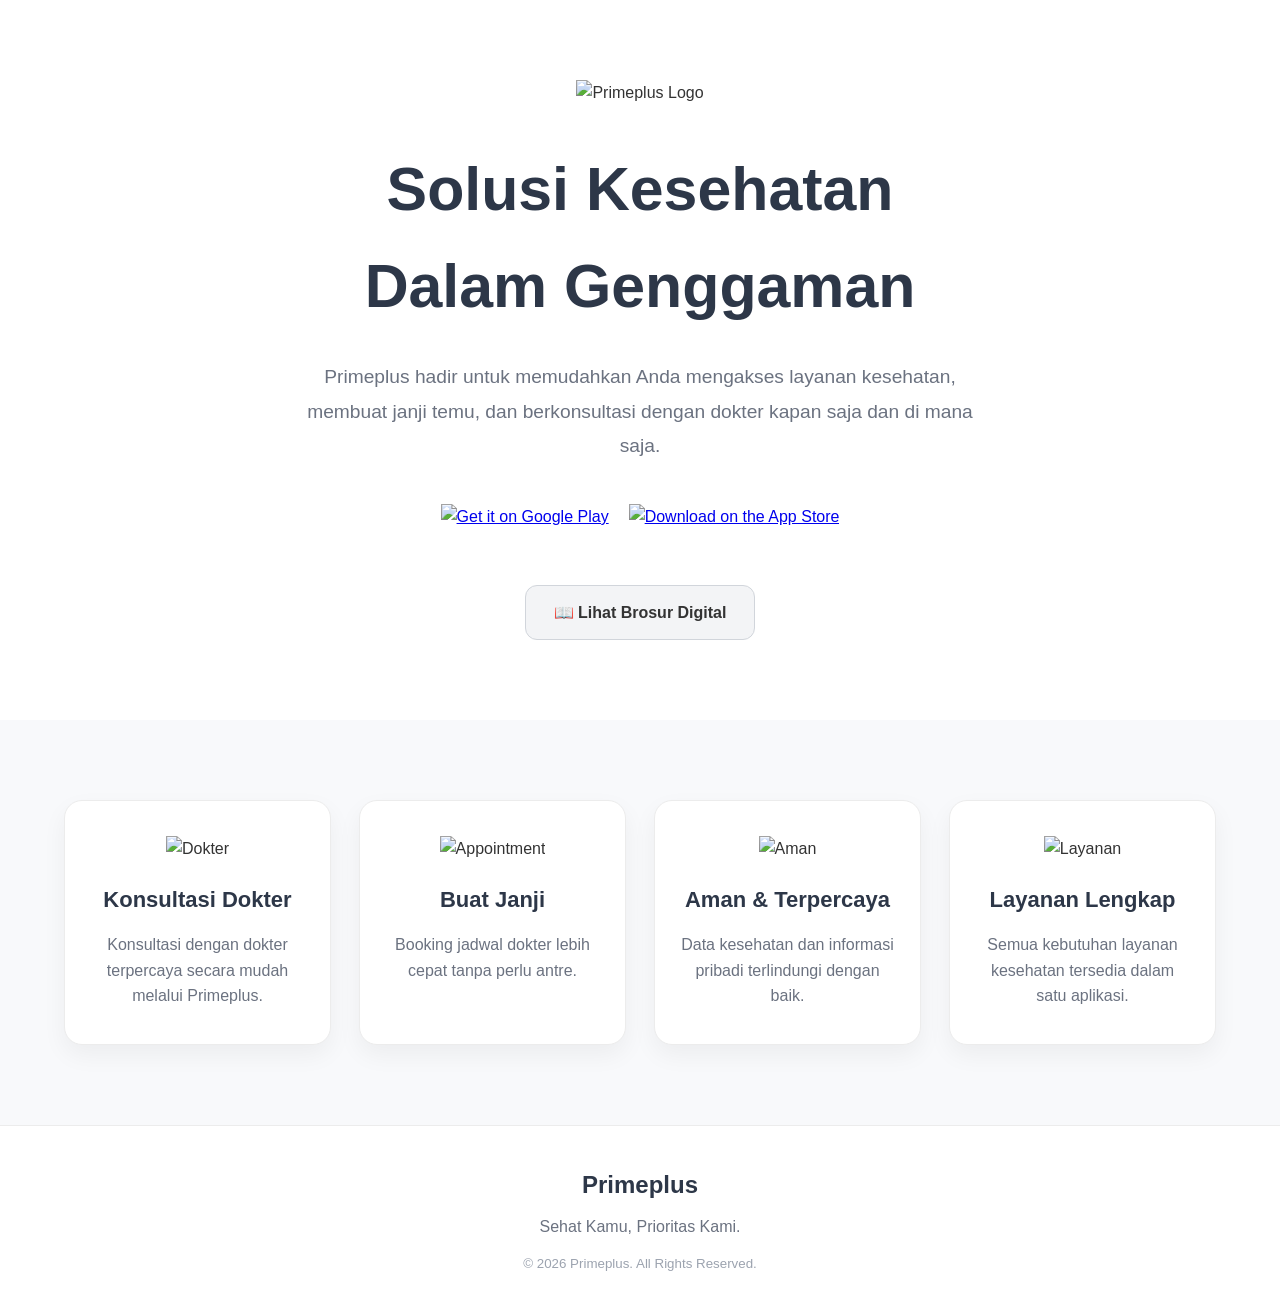
==== index.html @ d1c058e2 "Update index.html" ====
<!DOCTYPE html>
<html lang="id">

<head>
    <meta charset="UTF-8">
    <meta name="viewport" content="width=device-width, initial-scale=1.0">

    <title>Primeplus - Download App</title>

    <link rel="stylesheet" href="style.css">
</head>

<body>

    <!-- ================= HERO ================= -->

    <section class="hero">

        <div class="container">

            <img src="assets/logo-primeplus.png"
                alt="Primeplus Logo"
                class="logo">

            <h1>
                Solusi Kesehatan
                <br>
                Dalam Genggaman
            </h1>

            <p>
                Primeplus hadir untuk memudahkan Anda mengakses layanan kesehatan,
                membuat janji temu, dan berkonsultasi dengan dokter kapan saja
                dan di mana saja.
            </p>

            <div class="download">

    <a id="playBtn" href="#" target="_blank">
        <img src="assets/google-play.png"
             alt="Get it on Google Play">
    </a>

    <a id="iosBtn" href="#" target="_blank">
        <img src="assets/app-store.svg"
             alt="Download on the App Store">
    </a>

</div>

            <div id="info"></div>

            <div class="brosur">

                <a href="flipbook.html" class="btn-brosur">

                    📖 Lihat Brosur Digital

                </a>

            </div>

        </div>

    </section>

    <!-- ================= FEATURES ================= -->

    <section class="features">

        <div class="container">

            <div class="cards">

                <div class="card">

                    <img src="assets/icon-dokter.png"
                        alt="Dokter">

                    <h3>Konsultasi Dokter</h3>

                    <p>
                        Konsultasi dengan dokter terpercaya secara mudah
                        melalui Primeplus.
                    </p>

                </div>

                <div class="card">

                    <img src="assets/icon-calendar.png"
                        alt="Appointment">

                    <h3>Buat Janji</h3>

                    <p>
                        Booking jadwal dokter lebih cepat
                        tanpa perlu antre.
                    </p>

                </div>

                <div class="card">

                    <img src="assets/icon-shield.png"
                        alt="Aman">

                    <h3>Aman & Terpercaya</h3>

                    <p>
                        Data kesehatan dan informasi pribadi
                        terlindungi dengan baik.
                    </p>

                </div>

                <div class="card">

                    <img src="assets/icon-heart.png"
                        alt="Layanan">

                    <h3>Layanan Lengkap</h3>

                    <p>
                        Semua kebutuhan layanan kesehatan
                        tersedia dalam satu aplikasi.
                    </p>

                </div>

            </div>

        </div>

    </section>

    <!-- ================= FOOTER ================= -->

    <footer>

        <div class="container">

            <h2>Primeplus</h2>

            <p>
                Sehat Kamu, Prioritas Kami.
            </p>

            <small>
                © 2026 Primeplus. All Rights Reserved.
            </small>

        </div>

    </footer>

    <script src="script.js"></script>

</body>

</html>
---- style.css ----
/* ===========================
   RESET
=========================== */

*{
    margin:0;
    padding:0;
    box-sizing:border-box;
}

html{
    scroll-behavior:smooth;
}

body{
    font-family:"Segoe UI",Arial,sans-serif;
    background:#ffffff;
    color:#333;
    line-height:1.6;
}

/* ===========================
   CONTAINER
=========================== */

.container{
    width:90%;
    max-width:1200px;
    margin:auto;
}

/* ===========================
   HERO
=========================== */

.hero{
    padding:80px 0;
    text-align:center;
    background:#ffffff;
}

.logo{
    width:100%;
    max-width:300px;
    height:auto;
    margin-bottom:35px;
}

.hero h1{

    font-size:clamp(2.2rem,5vw,3.8rem);

    font-weight:700;

    color:#2d3748;

    margin-bottom:25px;

}

.hero p{

    max-width:700px;

    margin:auto;

    color:#6b7280;

    font-size:clamp(1rem,2vw,1.2rem);

    line-height:1.8;

}

/* ===========================
   DOWNLOAD BUTTON
=========================== */

.download{

    margin-top:40px;

    display:flex;

    justify-content:center;

    align-items:center;

    gap:20px;

    flex-wrap:wrap;

}

.download a{

    display:inline-flex;

}

.download img{

    height:56px;

    width:auto;

    transition:.25s;

}

.download img:hover{

    transform:translateY(-4px);

}

/* ===========================
   BROSUR
=========================== */

.brosur{

    margin-top:25px;

}

.btn-brosur{

    display:inline-block;

    padding:14px 28px;

    background:#f3f4f6;

    color:#333;

    border-radius:12px;

    border:1px solid #d1d5db;

    text-decoration:none;

    font-weight:600;

    transition:.3s;

}

.btn-brosur:hover{

    background:#e5e7eb;

    transform:translateY(-2px);

}

/* ===========================
   FEATURES
=========================== */

.features{

    background:#f8f9fb;

    padding:80px 0;

}

.cards{

    display:grid;

    grid-template-columns:
    repeat(auto-fit,minmax(240px,1fr));

    gap:28px;

}

.card{

    background:#ffffff;

    border-radius:18px;

    padding:35px 25px;

    text-align:center;

    border:1px solid #ececec;

    transition:.3s;

    box-shadow:0 10px 25px rgba(0,0,0,.05);

}

.card:hover{

    transform:translateY(-6px);

    box-shadow:0 15px 35px rgba(0,0,0,.08);

}

.card img{

    width:70px;

    height:70px;

    object-fit:contain;

    margin-bottom:20px;

}

.card h3{

    font-size:22px;

    color:#2d3748;

    margin-bottom:15px;

}

.card p{

    color:#6b7280;

    font-size:16px;

}

/* ===========================
   FOOTER
=========================== */

footer{

    background:#ffffff;

    border-top:1px solid #ececec;

    padding:40px 20px;

    text-align:center;

}

footer h2{

    color:#2d3748;

    margin-bottom:10px;

}

footer p{

    color:#6b7280;

    margin-bottom:10px;

}

footer small{

    color:#9ca3af;

}

/* ===========================
   RESPONSIVE
=========================== */

@media(max-width:992px){

.hero{

padding:70px 0;

}

.logo{

max-width:260px;

}

}

@media(max-width:768px){

.hero{

padding:60px 0;

}

.logo{

max-width:220px;

}

.download{

flex-direction:column;

gap:15px;

}

.download img{

height:52px;

}

.features{

padding:60px 0;

}

.card{

padding:30px 20px;

}

.hero h1{

line-height:1.2;

}

}

@media(max-width:480px){

.hero{

padding:50px 0;

}

.download img{

height:48px;

}

.card img{

width:60px;

height:60px;

}

.card h3{

font-size:20px;

}

.hero p{

font-size:16px;

}

}
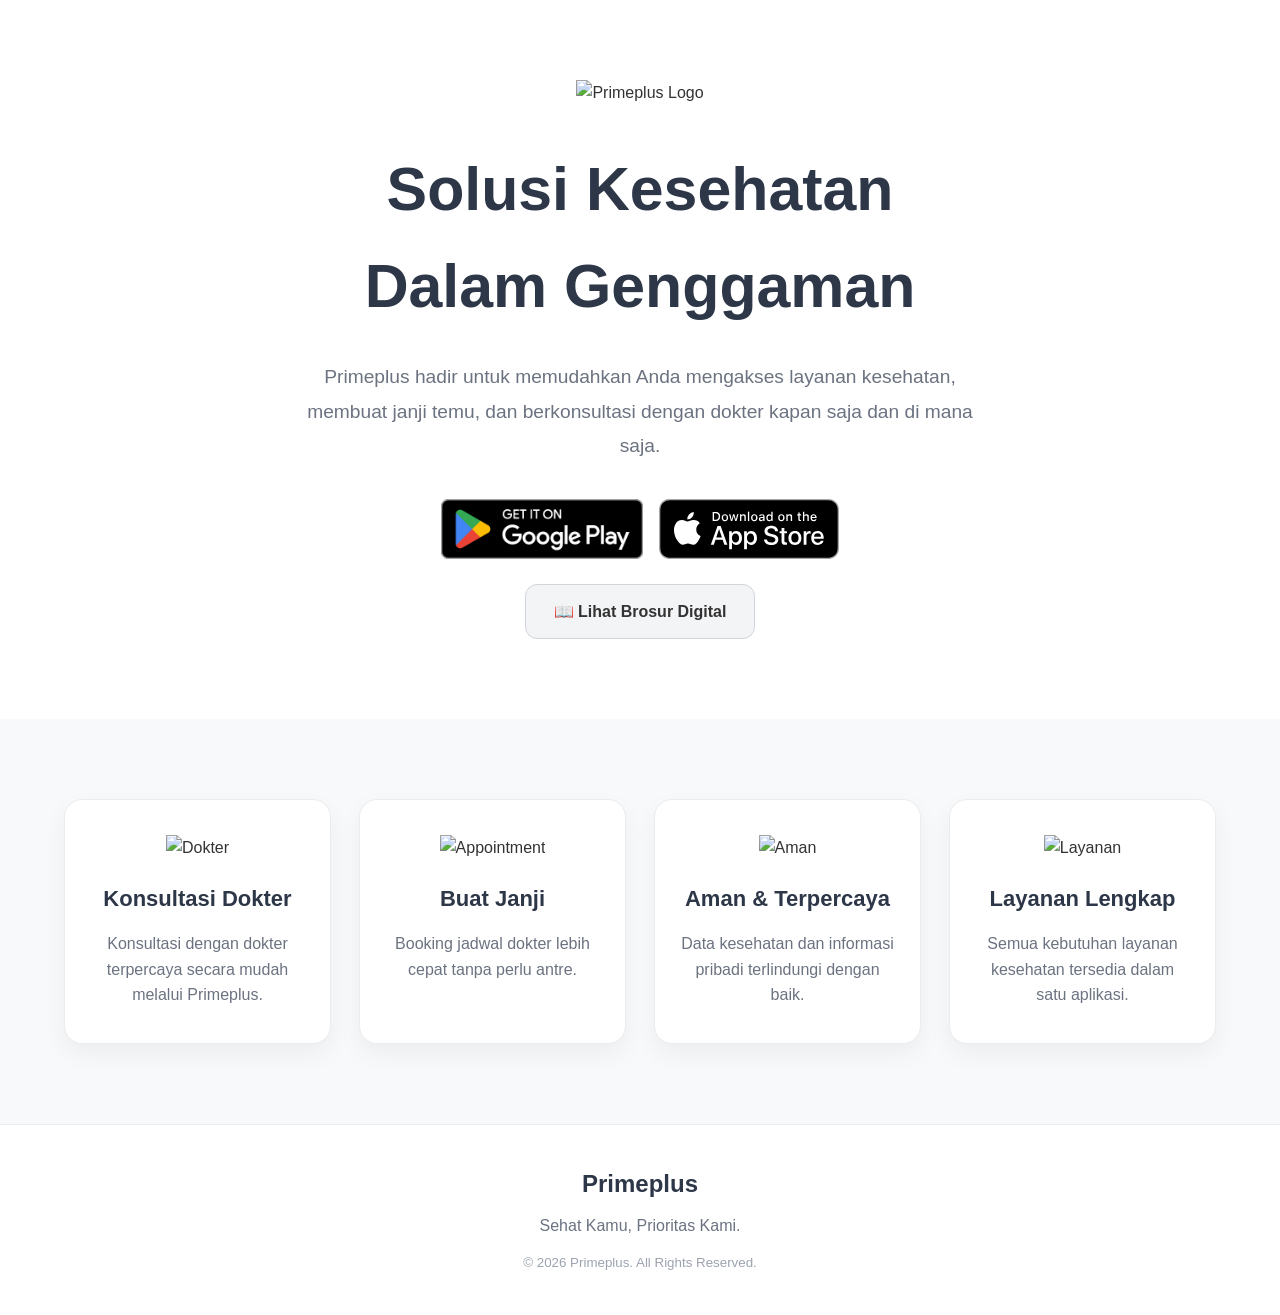
==== commit 5c161afb: "Update index.html" ====
--- a/index.html
+++ b/index.html
@@ -18,7 +18,7 @@
 
         <div class="container">
 
-            <img src="assets/logo-primeplus.png"
+            <img src="logo-primeplus.png"
                 alt="Primeplus Logo"
                 class="logo">
 
@@ -37,12 +37,12 @@
             <div class="download">
 
     <a id="playBtn" href="#" target="_blank">
-        <img src="assets/google-play.png"
+        <img src="google-play.png"
              alt="Get it on Google Play">
     </a>
 
     <a id="iosBtn" href="#" target="_blank">
-        <img src="assets/app-store.svg"
+        <img src="app-store.svg"
              alt="Download on the App Store">
     </a>
 
--- a/style.css
+++ b/style.css
@@ -77,41 +77,28 @@
 =========================== */
 
 .download{
-
-    margin-top:40px;
-
     display:flex;
-
     justify-content:center;
-
     align-items:center;
-
-    gap:20px;
-
+    gap:16px;
     flex-wrap:wrap;
-
+    margin-top:35px;
 }
 
 .download a{
-
-    display:inline-flex;
-
+    display:flex;
+    align-items:center;
 }
 
 .download img{
-
-    height:56px;
-
+    height:60px;
     width:auto;
-
-    transition:.25s;
-
+    display:block;
+    transition:.25s ease;
 }
 
 .download img:hover{
-
-    transform:translateY(-4px);
-
+    transform:translateY(-3px);
 }
 
 /* ===========================
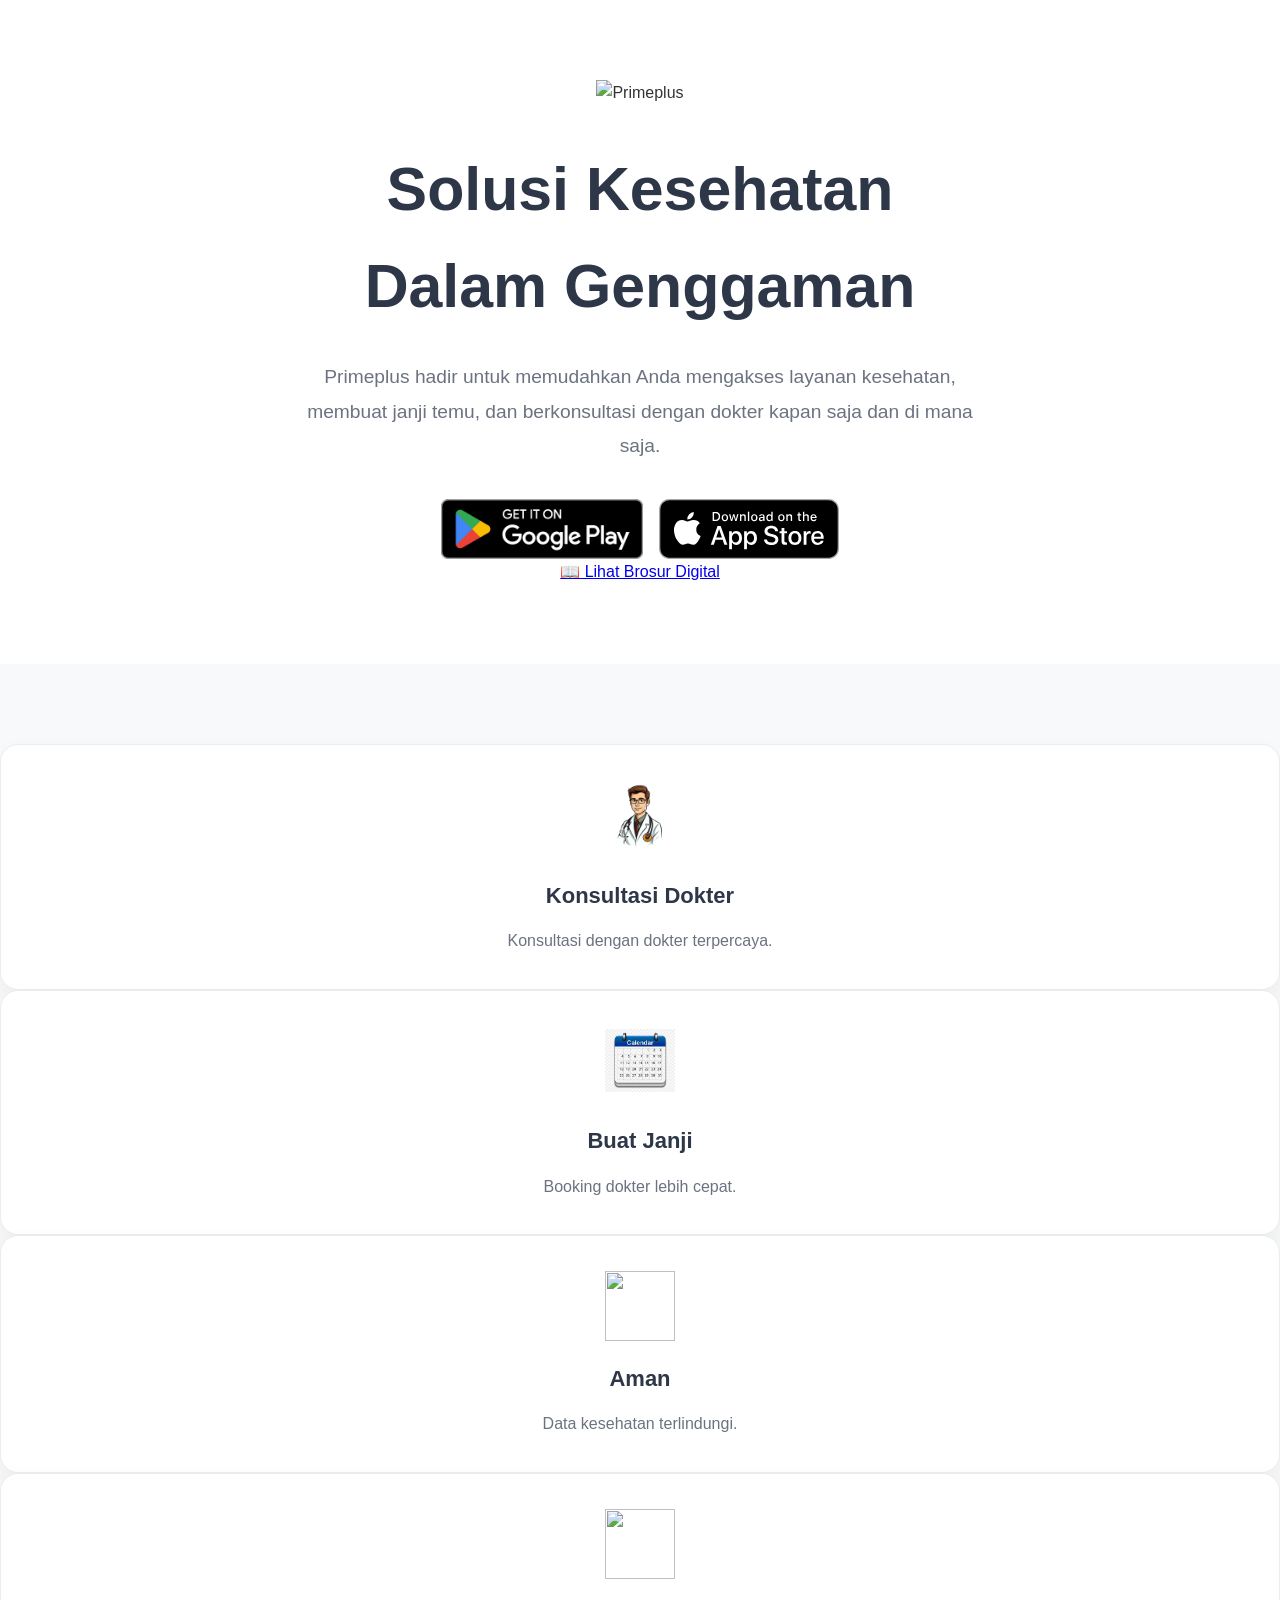
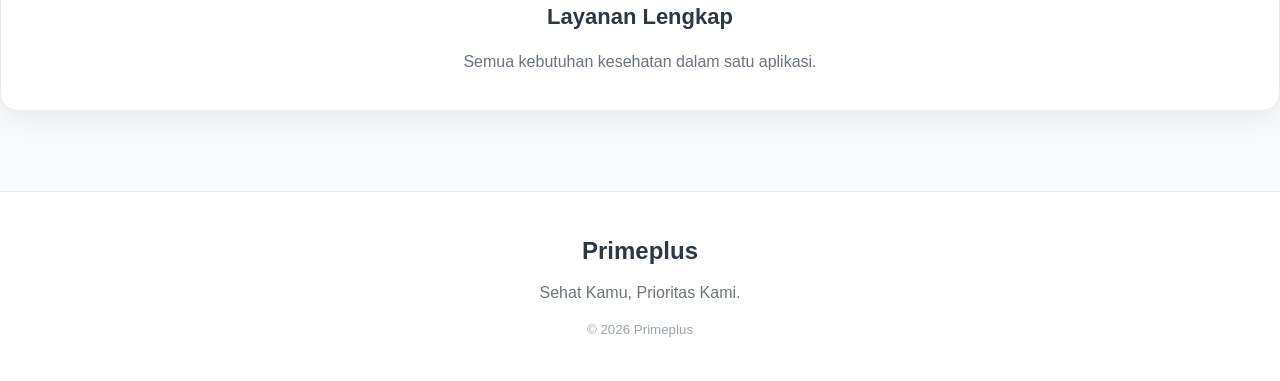
==== commit 1f79e262: "Update index.html" ====
--- a/index.html
+++ b/index.html
@@ -1,161 +1,116 @@
 <!DOCTYPE html>
 <html lang="id">
+<head>
 
-<head>
-    <meta charset="UTF-8">
-    <meta name="viewport" content="width=device-width, initial-scale=1.0">
+<meta charset="UTF-8">
+<meta name="viewport" content="width=device-width, initial-scale=1.0">
 
-    <title>Primeplus - Download App</title>
+<title>Primeplus</title>
 
-    <link rel="stylesheet" href="style.css">
+<link rel="stylesheet" href="style.css">
+
 </head>
 
 <body>
 
-    <!-- ================= HERO ================= -->
+<section class="hero">
 
-    <section class="hero">
+<img src="logo-primeplus.png" class="logo" alt="Primeplus">
 
-        <div class="container">
+<h1>Solusi Kesehatan<br>Dalam Genggaman</h1>
 
-            <img src="logo-primeplus.png"
-                alt="Primeplus Logo"
-                class="logo">
+<p>
+Primeplus hadir untuk memudahkan Anda mengakses layanan kesehatan,
+membuat janji temu, dan berkonsultasi dengan dokter kapan saja
+dan di mana saja.
+</p>
 
-            <h1>
-                Solusi Kesehatan
-                <br>
-                Dalam Genggaman
-            </h1>
+<div class="download">
 
-            <p>
-                Primeplus hadir untuk memudahkan Anda mengakses layanan kesehatan,
-                membuat janji temu, dan berkonsultasi dengan dokter kapan saja
-                dan di mana saja.
-            </p>
+<a id="playBtn">
+<img src="google-play.png" alt="Google Play">
+</a>
 
-            <div class="download">
-
-    <a id="playBtn" href="#" target="_blank">
-        <img src="google-play.png"
-             alt="Get it on Google Play">
-    </a>
-
-    <a id="iosBtn" href="#" target="_blank">
-        <img src="app-store.svg"
-             alt="Download on the App Store">
-    </a>
+<a id="iosBtn">
+<img src="app-store.svg" alt="App Store">
+</a>
 
 </div>
 
-            <div id="info"></div>
+<div id="info"></div>
 
-            <div class="brosur">
+<a href="brosur.html" class="btn">
+📖 Lihat Brosur Digital
+</a>
 
-                <a href="flipbook.html" class="btn-brosur">
+</section>
 
-                    📖 Lihat Brosur Digital
 
-                </a>
+<section class="features">
 
-            </div>
+<div class="card">
 
-        </div>
+<img src="icon-dokter.png">
 
-    </section>
+<h3>Konsultasi Dokter</h3>
 
-    <!-- ================= FEATURES ================= -->
+<p>
+Konsultasi dengan dokter terpercaya.
+</p>
 
-    <section class="features">
+</div>
 
-        <div class="container">
+<div class="card">
 
-            <div class="cards">
+<img src="icon-calendar.jpeg">
 
-                <div class="card">
+<h3>Buat Janji</h3>
 
-                    <img src="assets/icon-dokter.png"
-                        alt="Dokter">
+<p>
+Booking dokter lebih cepat.
+</p>
 
-                    <h3>Konsultasi Dokter</h3>
+</div>
 
-                    <p>
-                        Konsultasi dengan dokter terpercaya secara mudah
-                        melalui Primeplus.
-                    </p>
+<div class="card">
 
-                </div>
+<img src="icon-shield.png">
 
-                <div class="card">
+<h3>Aman</h3>
 
-                    <img src="assets/icon-calendar.png"
-                        alt="Appointment">
+<p>
+Data kesehatan terlindungi.
+</p>
 
-                    <h3>Buat Janji</h3>
+</div>
 
-                    <p>
-                        Booking jadwal dokter lebih cepat
-                        tanpa perlu antre.
-                    </p>
+<div class="card">
 
-                </div>
+<img src="icon-heart.png">
 
-                <div class="card">
+<h3>Layanan Lengkap</h3>
 
-                    <img src="assets/icon-shield.png"
-                        alt="Aman">
+<p>
+Semua kebutuhan kesehatan dalam satu aplikasi.
+</p>
 
-                    <h3>Aman & Terpercaya</h3>
+</div>
 
-                    <p>
-                        Data kesehatan dan informasi pribadi
-                        terlindungi dengan baik.
-                    </p>
+</section>
 
-                </div>
+<footer>
 
-                <div class="card">
+<h2>Primeplus</h2>
 
-                    <img src="assets/icon-heart.png"
-                        alt="Layanan">
+<p>Sehat Kamu, Prioritas Kami.</p>
 
-                    <h3>Layanan Lengkap</h3>
+<small>
+© 2026 Primeplus
+</small>
 
-                    <p>
-                        Semua kebutuhan layanan kesehatan
-                        tersedia dalam satu aplikasi.
-                    </p>
+</footer>
 
-                </div>
-
-            </div>
-
-        </div>
-
-    </section>
-
-    <!-- ================= FOOTER ================= -->
-
-    <footer>
-
-        <div class="container">
-
-            <h2>Primeplus</h2>
-
-            <p>
-                Sehat Kamu, Prioritas Kami.
-            </p>
-
-            <small>
-                © 2026 Primeplus. All Rights Reserved.
-            </small>
-
-        </div>
-
-    </footer>
-
-    <script src="script.js"></script>
+<script src="script.js"></script>
 
 </body>
-
 </html>
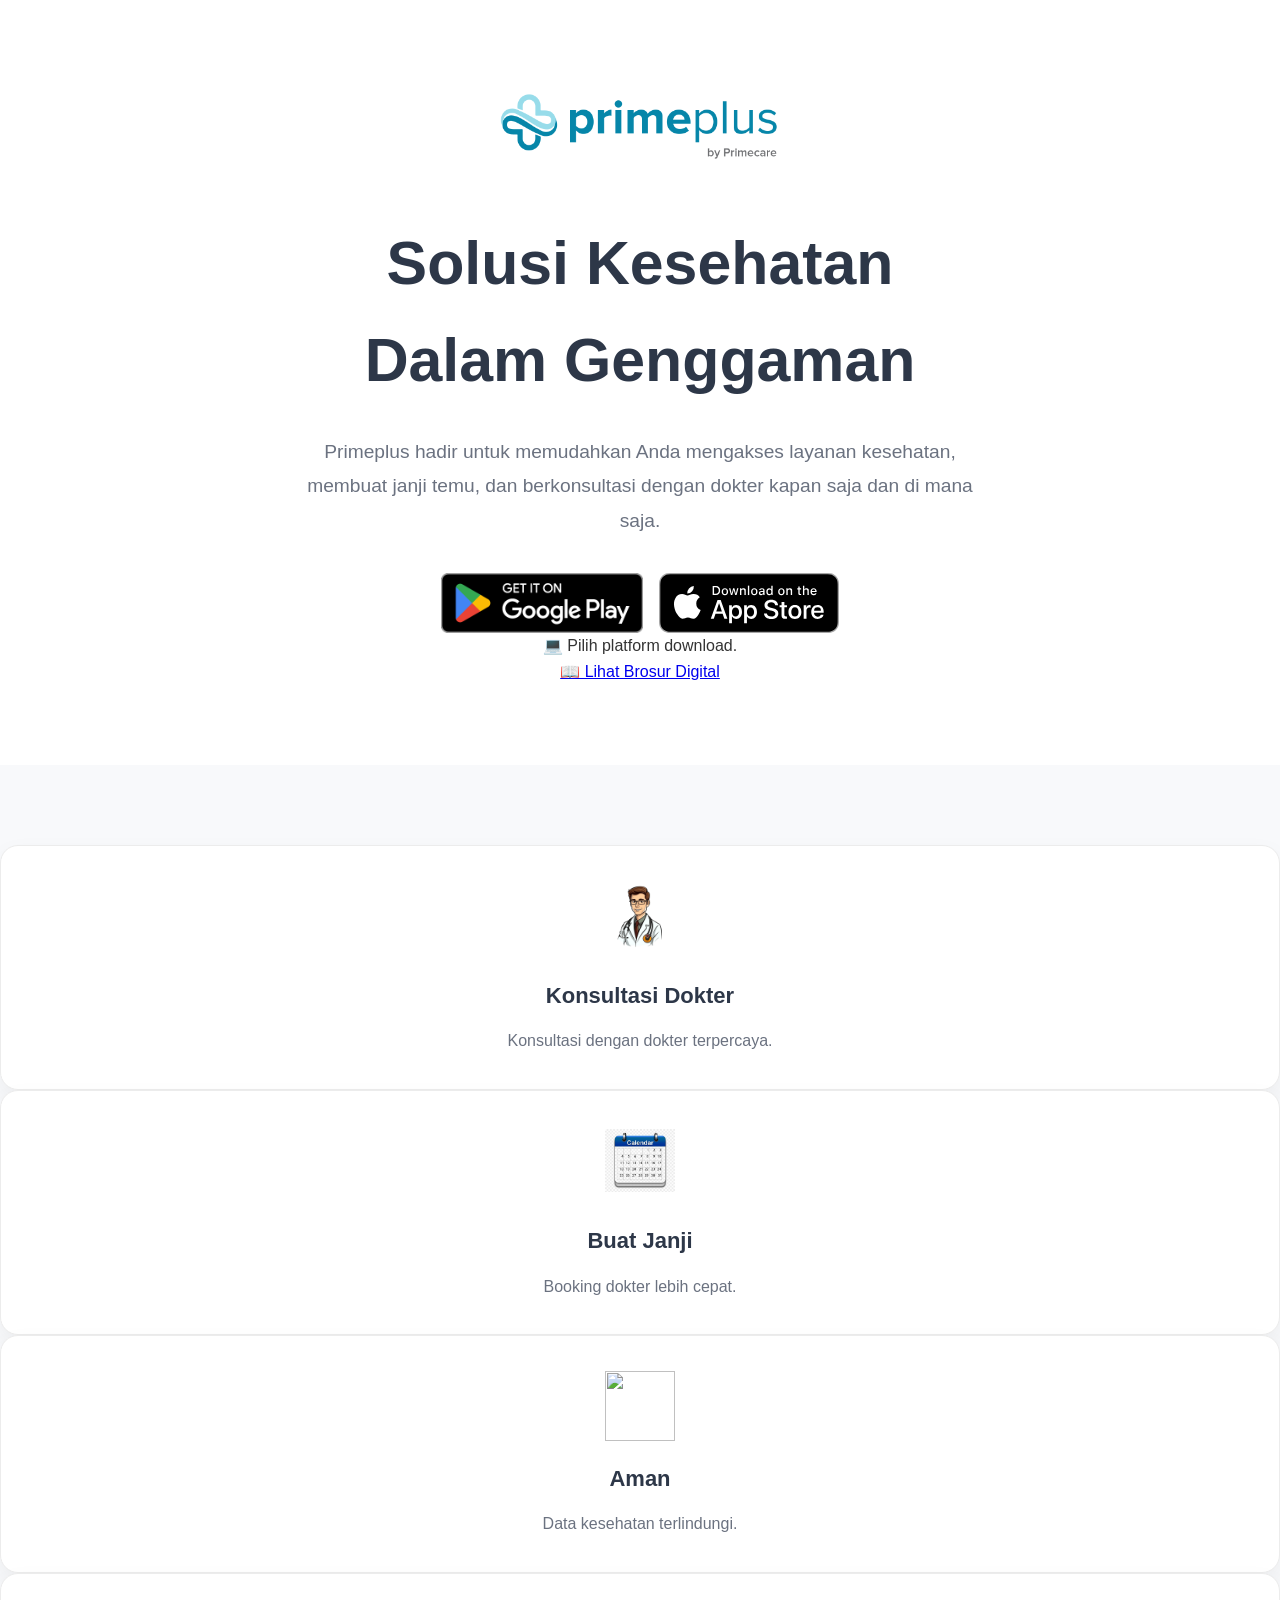
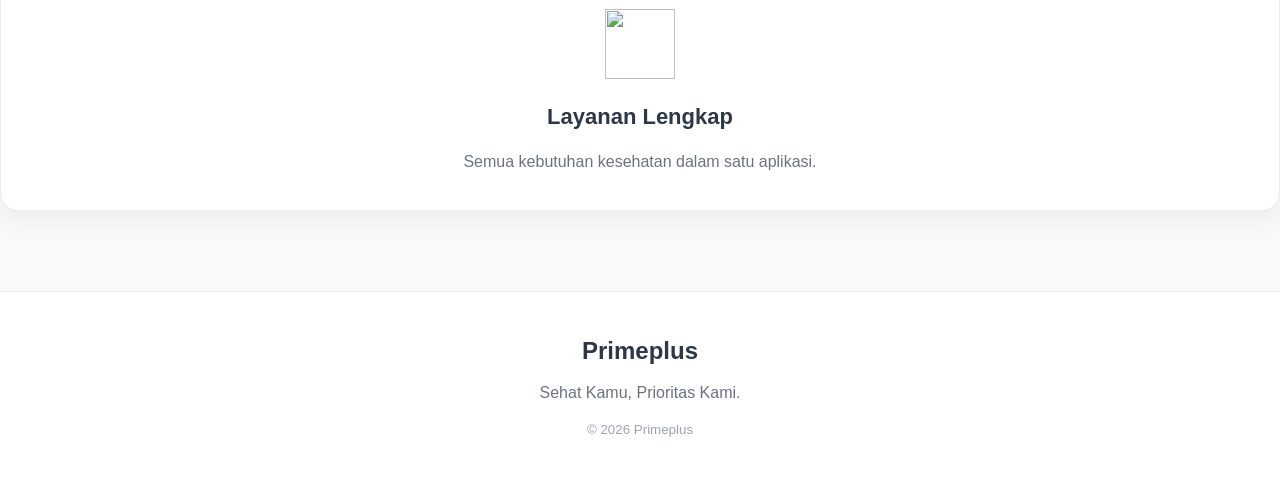
==== commit e618daf4: "Update index.html" ====
--- a/index.html
+++ b/index.html
@@ -15,7 +15,7 @@
 
 <section class="hero">
 
-<img src="logo-primeplus.png" class="logo" alt="Primeplus">
+<img src="Logo_Primeplus_by_Primecare-01.png" class="logo" alt="Primeplus">
 
 <h1>Solusi Kesehatan<br>Dalam Genggaman</h1>
 
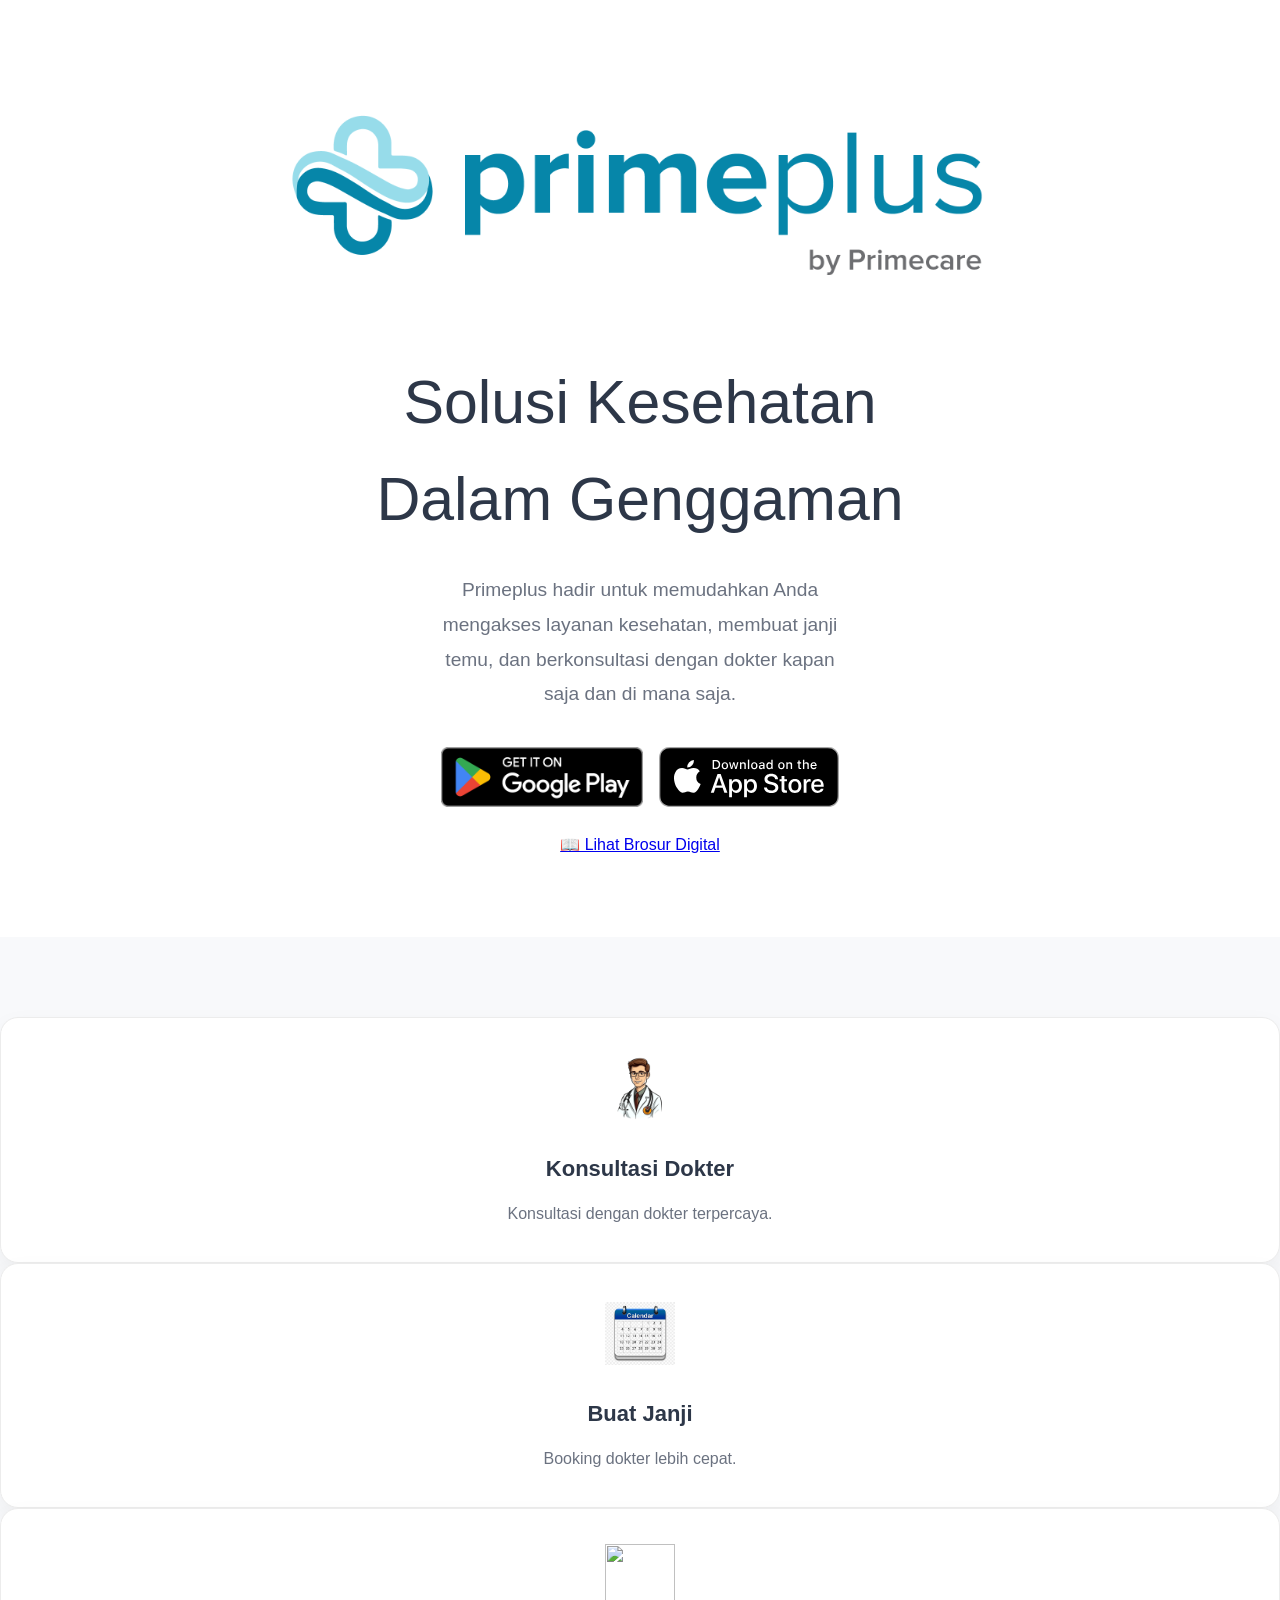
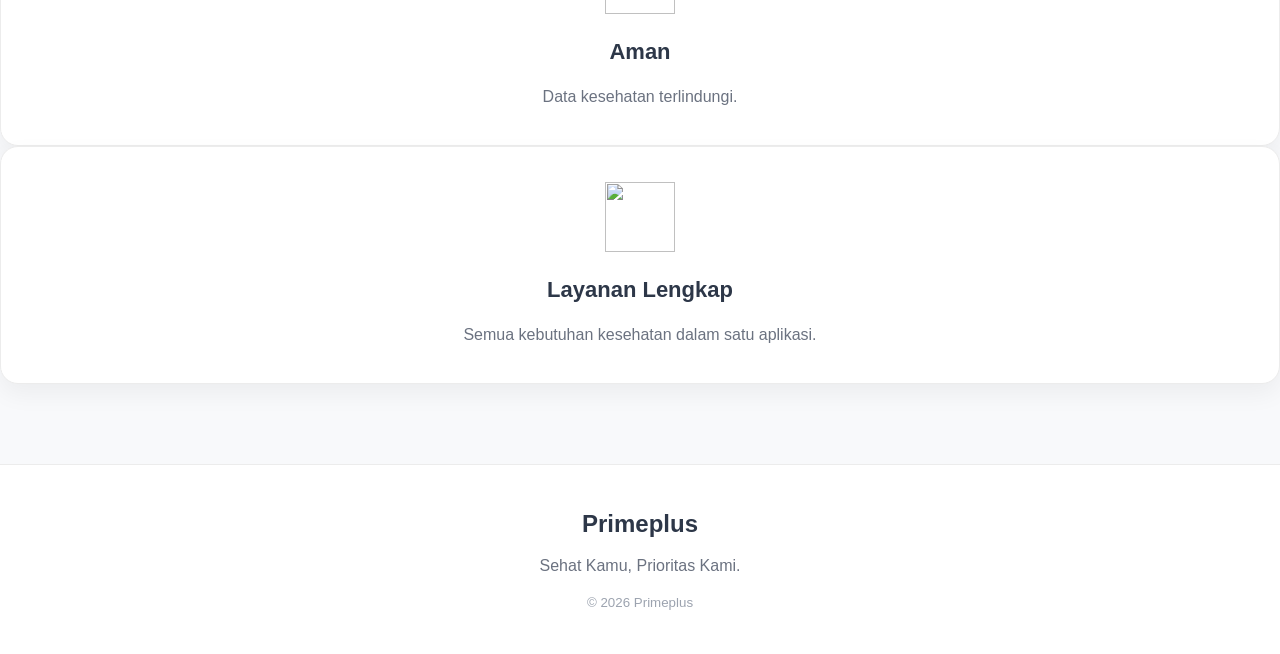
==== commit b71c63b1: "Update index.html" ====
--- a/index.html
+++ b/index.html
@@ -39,10 +39,11 @@
 
 <div id="info"></div>
 
+  <div class="brosur">
 <a href="brosur.html" class="btn">
 📖 Lihat Brosur Digital
 </a>
-
+  </div>
 </section>
 
 
--- a/style.css
+++ b/style.css
@@ -41,7 +41,7 @@
 
 .logo{
     width:100%;
-    max-width:300px;
+    max-width:750px;
     height:auto;
     margin-bottom:35px;
 }
@@ -50,7 +50,7 @@
 
     font-size:clamp(2.2rem,5vw,3.8rem);
 
-    font-weight:700;
+    font-weight:400;
 
     color:#2d3748;
 
@@ -60,7 +60,7 @@
 
 .hero p{
 
-    max-width:700px;
+    max-width:400px;
 
     margin:auto;
 
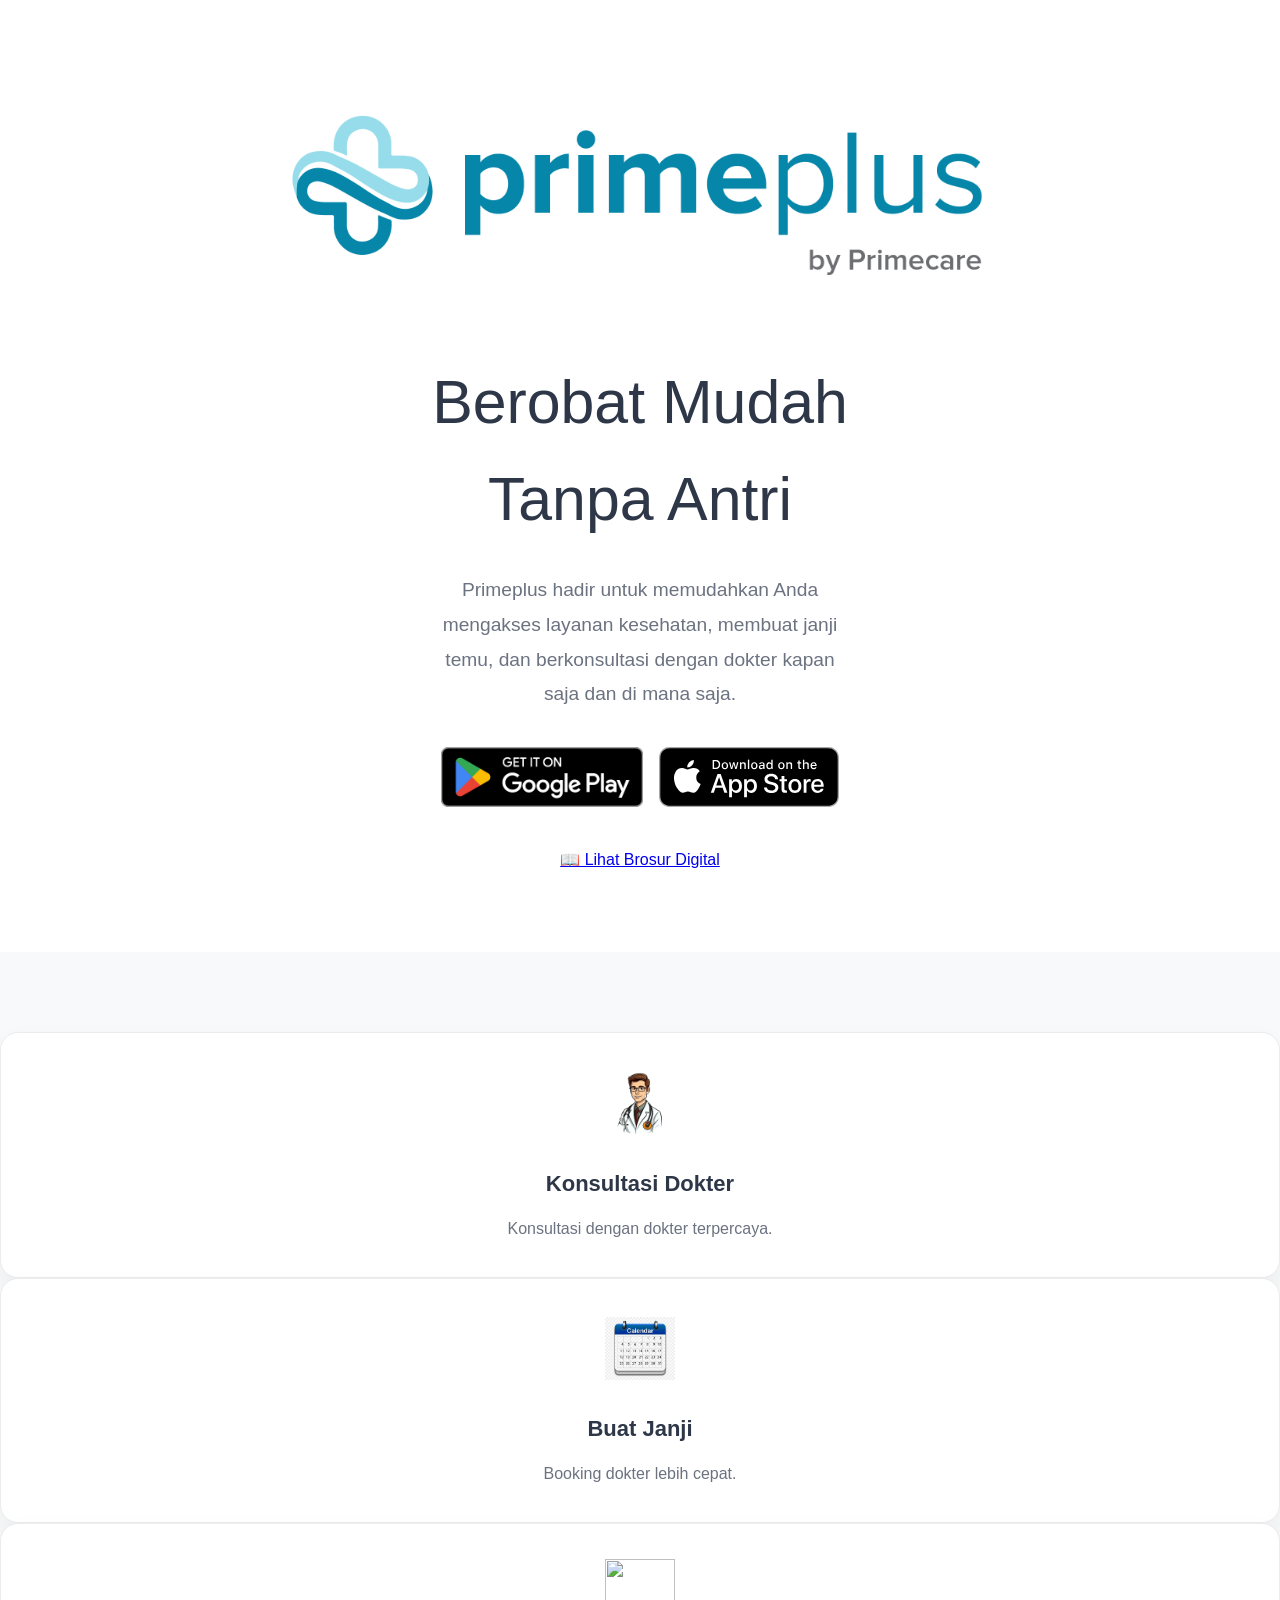
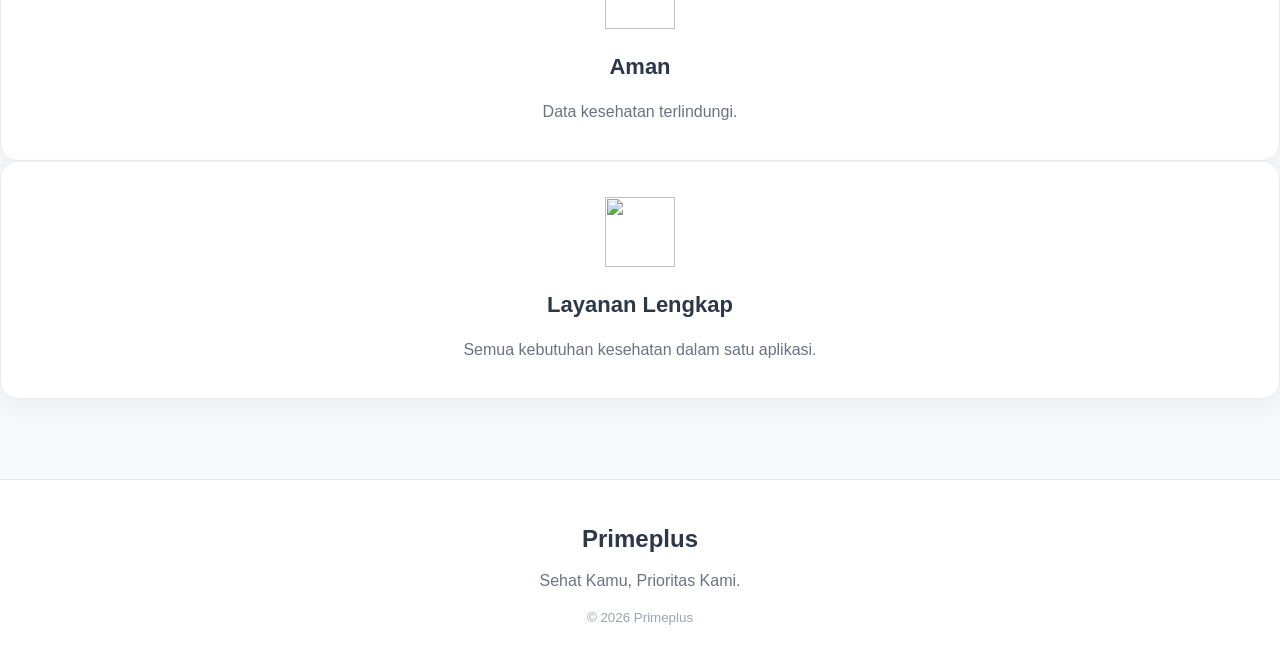
==== commit 1810fd16: "Update index.html" ====
--- a/index.html
+++ b/index.html
@@ -17,7 +17,7 @@
 
 <img src="Logo_Primeplus_by_Primecare-01.png" class="logo" alt="Primeplus">
 
-<h1>Solusi Kesehatan<br>Dalam Genggaman</h1>
+<h1>Berobat Mudah<br>Tanpa Antri</h1>
 
 <p>
 Primeplus hadir untuk memudahkan Anda mengakses layanan kesehatan,
--- a/style.css
+++ b/style.css
@@ -106,9 +106,8 @@
 =========================== */
 
 .brosur{
-
-    margin-top:25px;
-
+    margin-top:40px;
+    text-align:center;
 }
 
 .btn-brosur{
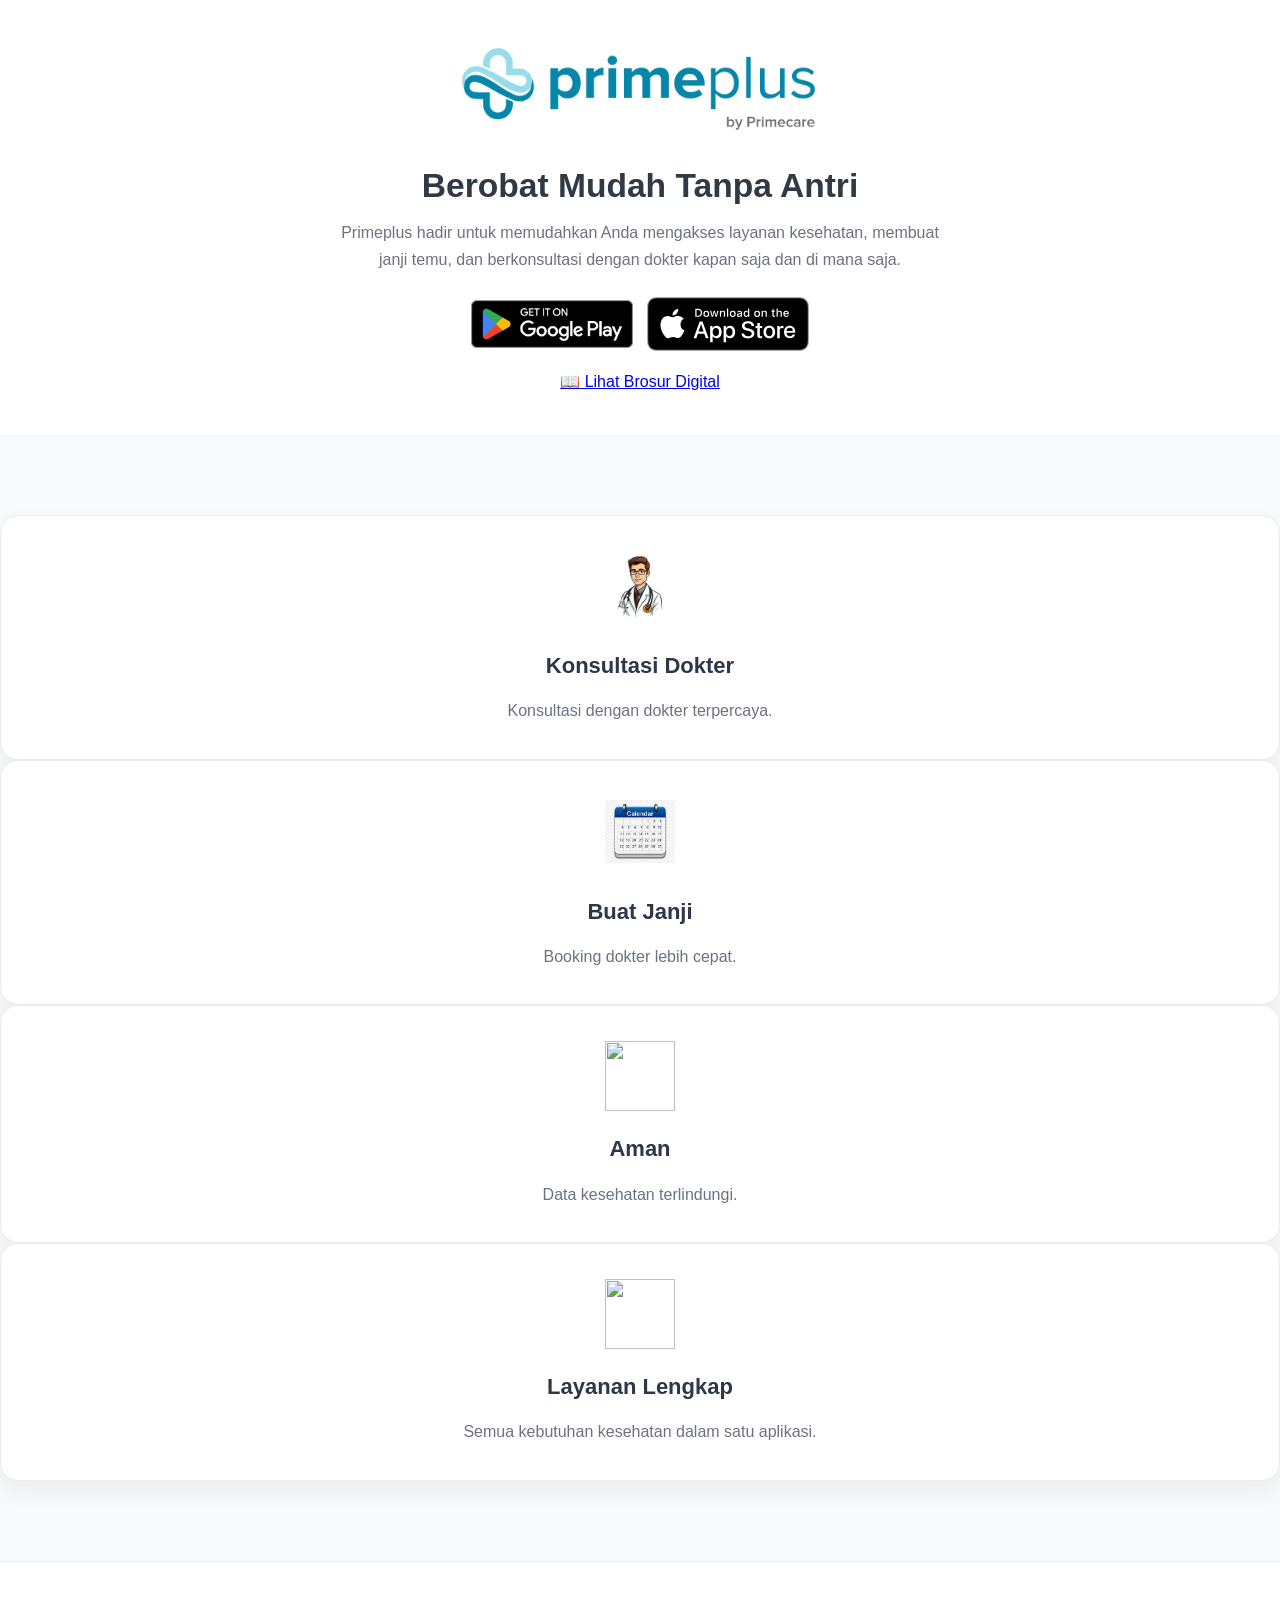
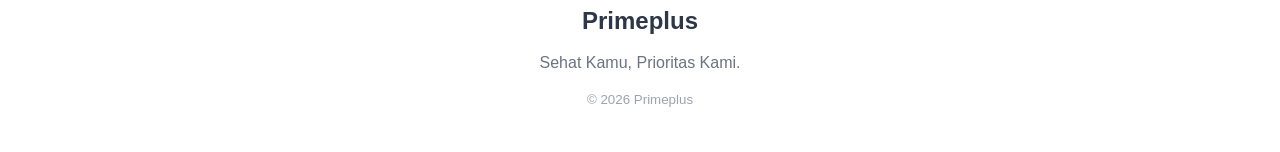
==== commit a946ac9e: "Update index.html" ====
--- a/index.html
+++ b/index.html
@@ -17,7 +17,7 @@
 
 <img src="Logo_Primeplus_by_Primecare-01.png" class="logo" alt="Primeplus">
 
-<h1>Berobat Mudah<br>Tanpa Antri</h1>
+<h1>Berobat Mudah Tanpa Antri</h1>
 
 <p>
 Primeplus hadir untuk memudahkan Anda mengakses layanan kesehatan,
--- a/style.css
+++ b/style.css
@@ -34,44 +34,34 @@
 =========================== */
 
 .hero{
-    padding:80px 0;
+    background:#fff;
     text-align:center;
-    background:#ffffff;
+    padding:30px 20px 40px;
 }
 
 .logo{
-    width:100%;
-    max-width:750px;
+    display:block;
+    width:clamp(260px,30vw,420px);
     height:auto;
-    margin-bottom:35px;
+    margin:0 auto 18px;
 }
 
 .hero h1{
-
-    font-size:clamp(2.2rem,5vw,3.8rem);
-
-    font-weight:400;
-
-    color:#2d3748;
-
-    margin-bottom:25px;
-
+    max-width:500px;
+    margin:0 auto 12px;
+    font-size:2.1rem;
+    font-weight:700;
+    line-height:1.2;
+    color:#2f3a45;
 }
 
 .hero p{
-
-    max-width:400px;
-
-    margin:auto;
-
+    max-width:620px;
+    margin:0 auto 24px;
+    font-size:1rem;
+    line-height:1.7;
     color:#6b7280;
-
-    font-size:clamp(1rem,2vw,1.2rem);
-
-    line-height:1.8;
-
-}
-
+}
 /* ===========================
    DOWNLOAD BUTTON
 =========================== */
@@ -80,11 +70,11 @@
     display:flex;
     justify-content:center;
     align-items:center;
-    gap:16px;
+    gap:14px;
+    margin-top:10px;
+    margin-bottom:18px;
     flex-wrap:wrap;
-    margin-top:35px;
-}
-
+}
 .download a{
     display:flex;
     align-items:center;
@@ -101,13 +91,21 @@
     transform:translateY(-3px);
 }
 
+#playBtn img{
+    height:48px;
+    width:auto;
+}
+
+#iosBtn img{
+    height:54px;
+    width:auto;
+}
 /* ===========================
    BROSUR
 =========================== */
 
 .brosur{
-    margin-top:40px;
-    text-align:center;
+    margin-top:18px;
 }
 
 .btn-brosur{
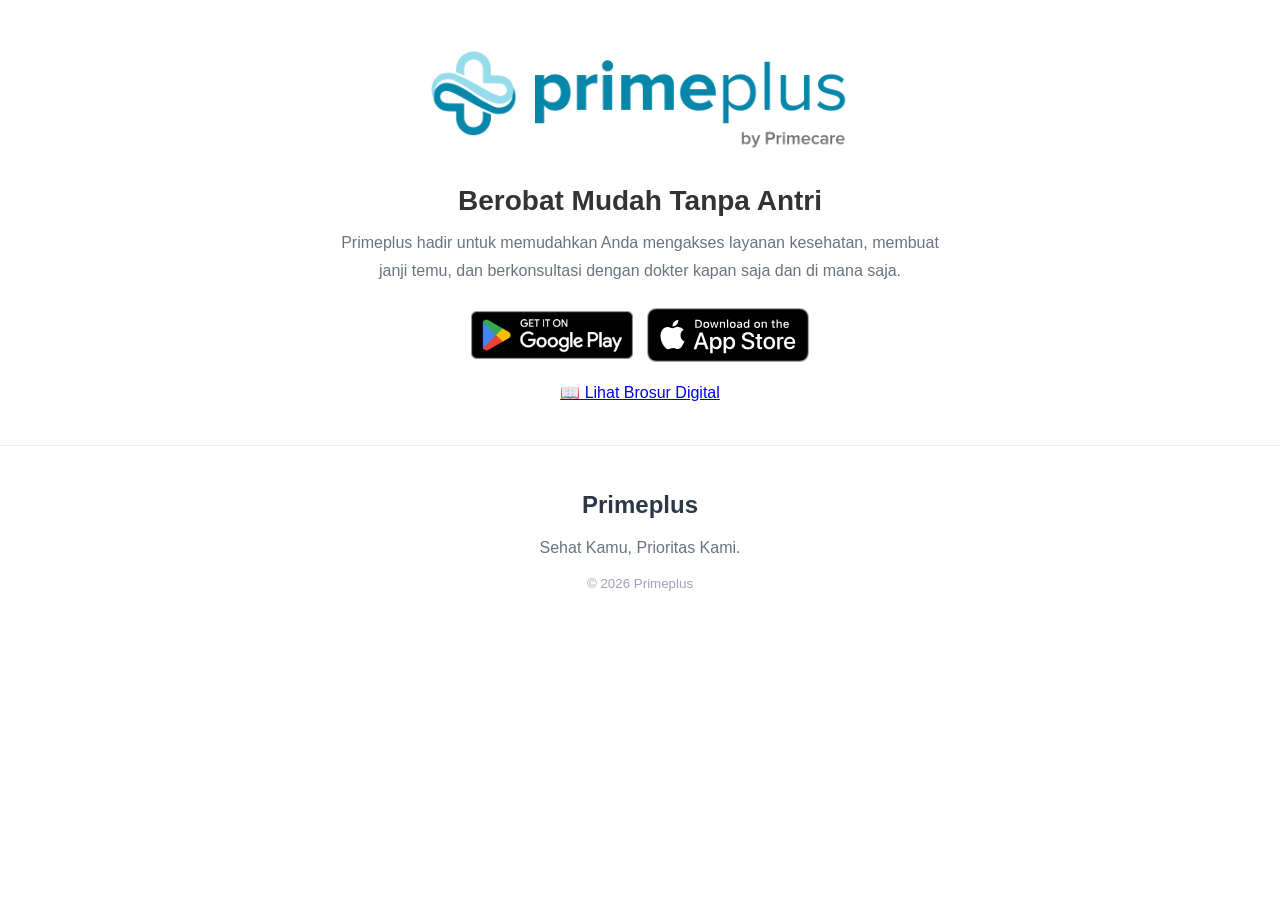
==== commit 05558bc4: "Update index.html" ====
--- a/index.html
+++ b/index.html
@@ -47,58 +47,6 @@
 </section>
 
 
-<section class="features">
-
-<div class="card">
-
-<img src="icon-dokter.png">
-
-<h3>Konsultasi Dokter</h3>
-
-<p>
-Konsultasi dengan dokter terpercaya.
-</p>
-
-</div>
-
-<div class="card">
-
-<img src="icon-calendar.jpeg">
-
-<h3>Buat Janji</h3>
-
-<p>
-Booking dokter lebih cepat.
-</p>
-
-</div>
-
-<div class="card">
-
-<img src="icon-shield.png">
-
-<h3>Aman</h3>
-
-<p>
-Data kesehatan terlindungi.
-</p>
-
-</div>
-
-<div class="card">
-
-<img src="icon-heart.png">
-
-<h3>Layanan Lengkap</h3>
-
-<p>
-Semua kebutuhan kesehatan dalam satu aplikasi.
-</p>
-
-</div>
-
-</section>
-
 <footer>
 
 <h2>Primeplus</h2>
--- a/style.css
+++ b/style.css
@@ -40,19 +40,18 @@
 }
 
 .logo{
-    display:block;
-    width:clamp(260px,30vw,420px);
-    height:auto;
-    margin:0 auto 18px;
+    display: block;
+    width: 100%;
+    max-width: 450px;
+    height: auto;
+    margin: 0 auto 15px;
 }
 
 .hero h1{
-    max-width:500px;
-    margin:0 auto 12px;
-    font-size:2.1rem;
-    font-weight:700;
-    line-height:1.2;
-    color:#2f3a45;
+    font-size: 28px;
+    font-weight: 700;
+    line-height: 1.2;
+    margin-bottom: 12px;
 }
 
 .hero p{
